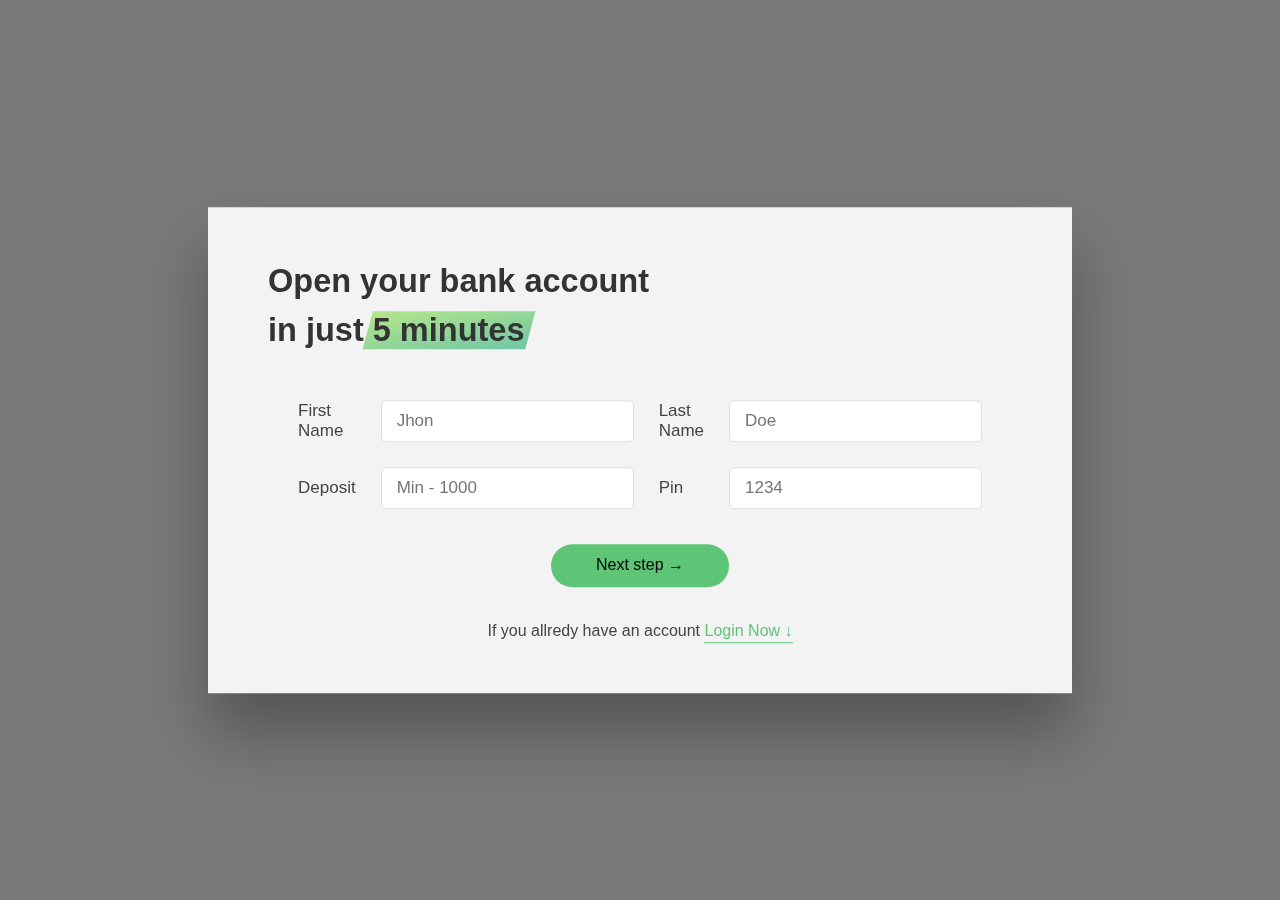
==== resources/bankUI/index.html @ 37fc51db "Bankist Account Movements UI add, Open in new window, Create new Account or login Existing Account, " ====
<!DOCTYPE html>
<html lang="en">

<head>
  <meta charset="UTF-8" />
  <meta name="viewport" content="width=device-width, initial-scale=1.0" />
  <meta http-equiv="X-UA-Compatible" content="ie=edge" />
  <link rel="shortcut icon" type="image/png" href="../img/logos/logo.png" />

  <!-- <link href="https://fonts.googleapis.com/css?family=Poppins:400,500,600&display=swap" rel="stylesheet" /> -->

  <link rel="stylesheet" href="../css/bankUI.css" />
  <title>Bankist</title>
</head>

<body>


  <!-- TOP NAVIGATION -->
  <nav class="topNavigation">
    <p class="welcome">Log in to get started</p>
    <img src="../img/logos/logo-dark.png" alt="Logo" class="logo" />
    <form class="login">
      <input type="text" placeholder="user" class="login__input login__input--user" />
      <!-- In practice, use type="password" -->
      <input type="number" placeholder="PIN" maxlength="4" class="login__input login__input--pin" />
      <button class="login__btn">&rarr;</button>
    </form>
  </nav>

  <main class="app">
    <!-- BALANCE -->
    <div class="balance">
      <div>
        <p class="balance__label">Current balance</p>
        <p class="balance__date">
          As of <span class="date">Updating...</span>
        </p>
      </div>
      <p class="balance__value">0000€</p>
    </div>

    <!-- MOVEMENTS -->
    <div class="movements">
      <div class="movements__row">
        <div class="movements__type movements__type--deposit">2 deposit</div>
        <div class="movements__date">3 days ago</div>
        <div class="movements__value">4000€</div>
      </div>
      <div class="movements__row">
        <div class="movements__type movements__type--withdrawal">
          1 withdrawal
        </div>
        <div class="movements__date">24/01/2037</div>
        <div class="movements__value">-378€</div>
      </div>
    </div>

    <!-- SUMMARY -->
    <div class="summary">
      <p class="summary__label">In</p>
      <p class="summary__value summary__value--in">0000€</p>
      <p class="summary__label">Out</p>
      <p class="summary__value summary__value--out">0000€</p>
      <p class="summary__label">Interest</p>
      <p class="summary__value summary__value--interest">0000€</p>
      <button class="btn--sort">&downarrow; SORT</button>
    </div>

    <!-- OPERATION: TRANSFERS -->
    <div class="operation operation--transfer">
      <h2>Transfer money</h2>
      <form class="form form--transfer">
        <input type="text" class="form__input form__input--to" />
        <input type="number" class="form__input form__input--amount" />
        <button class="form__btn form__btn--transfer">&rarr;</button>
        <label class="form__label">Transfer to</label>
        <label class="form__label">Amount</label>
      </form>
    </div>

    <!-- OPERATION: LOAN -->
    <div class="operation operation--loan">
      <h2>Request loan</h2>
      <form class="form form--loan">
        <input type="number" class="form__input form__input--loan-amount" />
        <button class="form__btn form__btn--loan">&rarr;</button>
        <label class="form__label form__label--loan">Amount</label>
      </form>
    </div>

    <!-- OPERATION: CLOSE -->
    <div class="operation operation--close">
      <h2>Close account</h2>
      <form class="form form--close">
        <input type="text" class="form__input form__input--user" />
        <input type="password" maxlength="6" class="form__input form__input--pin" />
        <button class="form__btn form__btn--close">&rarr;</button>
        <label class="form__label">Confirm user</label>
        <label class="form__label">Confirm PIN</label>
      </form>
    </div>

    <!-- LOGOUT TIMER -->
    <p class="logout-timer">
      You will be logged out in <span class="timer">05:00</span>
    </p>
  </main>

  <!-- <footer>
      &copy; by Jonas Schmedtmann. Don't claim as your own :)
    </footer> -->


  <!-- =====MODAL WINDOW FOR LOGIN AND NEW ACCOUNT OPEN -->

  <div class="modal " id="acModal">

    <div class="signUpModal">
      <h2 class="modal__header">Open your bank account <br />
        in just <span class="highlight">5 minutes</span>
      </h2>

      <form class="modal__form">
        <label for="fName">First Name</label>
        <input type="text" id="fName" placeholder="Jhon" />
        <label for="lName">Last Name</label>
        <input type="text" id="lName" placeholder="Doe" />
        <label for="initialDeposit">Deposit</label>
        <input type="number" id="initialDeposit" placeholder="Min - 1000" />
        <label for="password">Pin</label>
        <input type="number" id="password" placeholder="1234">

        <button class="btn submit__next-btn">Next step &rarr;</button>

        <div class="modal__form__loginBox">If you allredy have an account <button class="btn--text loginModal__link-btn "> Login Now &darr;</button>
        </div>
      </form>
    </div>

    <div class="loginModal">
      <h2 class="modal__header">
        <img src="../img/logos/logo-dark.png" alt="Logo" class="modal__logo" /> Log in to get started
      </h2>

      <form class="modal__form">
        <label for="userName">User Name</label>
        <input type="text" id="userName" placeholder="jd" />

        <label for="userPin">Pin</label>
        <input type="number" id="userPin" placeholder="1234">

        <button class="btn submit__login-btn">Login Now&rarr;</button>

        <div class="modal__form__loginBox">Don't have an account
          <button class="signUpModal__link-btn btn--text">Open Now &darr;</button>
        </div>
      </form>
    </div>

  </div>
  <div class="overlay "></div>


  <script src="../js/bankUI.js" type="module"></script>
</body>

</html>
---- resources/css/bankUI.css ----
/*
 * Use this CSS to learn some intersting techniques,
 * in case you're wondering how I built the UI.
 * Have fun! 😁
 */

* {
	margin: 0;
	padding: 0;
	box-sizing: inherit;
}

html {
	font-size: 62.5%;
	box-sizing: border-box;
}

::-webkit-scrollbar {
	width: 5px;
	height: 3px;
}

::-webkit-scrollbar-thumb {
	background-color: #999;
	border-radius: 100px;
}

::-webkit-inner-spin-button,
::-webkit-outer-spin-button {
	display: none;
}

::selection {
	background-color: transparent;
}

body {
	font-family: "Poppins", sans-serif;
	font-size: 1.6rem;
	color: #444;
	background-color: #f3f3f3;
	min-height: 100vh;
	padding: 2rem;
	overflow-x: hidden;
	padding-bottom: 2rem;
}

nav {
	display: flex;
	justify-content: space-between;
	align-items: center;
	padding: 0 2rem;
}

@media only screen and (max-width: 900px) {
	nav {
		/* flex-direction: column; */
		gap: 2rem;
		/* margin-top: 25vh; */
	}
}

.welcome {
	font-size: 1.9rem;
	font-weight: 500;
}

.logo {
	height: 5.25rem;
}

.login {
	display: flex;
}

.login__input {
	border: none;
	padding: 0.5rem 2rem;
	font-size: 1.6rem;
	font-family: inherit;
	text-align: center;
	width: 12rem;
	border-radius: 10rem;
	margin-right: 1rem;
	color: inherit;
	border: 1px solid #fff;
	transition: all 0.3s;
}

.login__input:focus {
	outline: none;
	border: 1px solid #ccc;
}

.login__input::placeholder {
	color: #bbb;
}

.login__btn {
	border: none;
	background: none;
	font-size: 2.2rem;
	color: inherit;
	cursor: pointer;
	transition: all 0.3s;
}

.login__btn:hover,
.login__btn:focus,
.btn--sort:hover,
.btn--sort:focus {
	outline: none;
	color: #777;
}

/* MAIN */
.app {
	position: relative;
	max-width: 100rem;
	margin: 4rem auto;
	display: grid;
	grid-template-columns: 4fr 3fr;
	grid-template-rows: auto repeat(3, 15rem) auto;
	gap: 2rem;

	/* NOTE This creates the fade in/out anumation */
	height: auto;
	opacity: 0;
	transition: all 1s;
}

.balance {
	grid-column: 1 / span 2;
	display: flex;
	align-items: flex-end;
	justify-content: space-between;
	margin-bottom: 2rem;
}

.balance__label {
	font-size: 2.2rem;
	font-weight: 500;
	margin-bottom: -0.2rem;
}

.balance__date {
	font-size: 1.4rem;
	color: #888;
}

.balance__value {
	font-size: 4.5rem;
	font-weight: 400;
}

/* MOVEMENTS */
.movements {
	grid-row: 2 / span 3;
	background-color: #fff;
	border-radius: 1rem;
	overflow: scroll;
}

.movements__row {
	padding: 2.25rem 4rem;
	display: flex;
	align-items: center;
	border-bottom: 1px solid #eee;
}

.movements__type {
	font-size: 1.1rem;
	text-transform: uppercase;
	font-weight: 500;
	color: #fff;
	padding: 0.1rem 1rem;
	border-radius: 10rem;
	margin-right: 2rem;
}

.movements__date {
	font-size: 1.1rem;
	text-transform: uppercase;
	font-weight: 500;
	color: #666;
}

.movements__type--deposit {
	background-image: linear-gradient(to top left, #39b385, #9be15d);
}

.movements__type--withdrawal {
	background-image: linear-gradient(to top left, #e52a5a, #ff585f);
}

.movements__value {
	font-size: 1.7rem;
	margin-left: auto;
}

/* SUMMARY */
.summary {
	grid-row: 5 / 6;
	display: flex;
	align-items: baseline;
	padding: 0 0.3rem;
	margin-top: 1rem;
}

.summary__label {
	font-size: 1.2rem;
	font-weight: 500;
	text-transform: uppercase;
	margin-right: 0.8rem;
}

.summary__value {
	font-size: 2.2rem;
	margin-right: 2.5rem;
}

.summary__value--in,
.summary__value--interest {
	color: #66c873;
}

.summary__value--out {
	color: #f5465d;
}

.btn--sort {
	margin-left: auto;
	border: none;
	background: none;
	font-size: 1.3rem;
	font-weight: 500;
	cursor: pointer;
}

/* OPERATIONS */
.operation {
	border-radius: 1rem;
	padding: 3rem 4rem;
	color: #333;
}

.operation--transfer {
	background-image: linear-gradient(to top left, #ffb003, #ffcb03);
}

.operation--loan {
	background-image: linear-gradient(to top left, #39b385, #9be15d);
}

.operation--close {
	background-image: linear-gradient(to top left, #e52a5a, #ff585f);
}

h2 {
	margin-bottom: 1.5rem;
	font-size: 1.7rem;
	font-weight: 600;
	color: #333;
}

.form {
	display: grid;
	grid-template-columns: 2.5fr 2.5fr 1fr;
	grid-template-rows: auto auto;
	gap: 0.4rem 1rem;
}

/* Exceptions for interst */
.form.form--loan {
	grid-template-columns: 2.5fr 1fr 2.5fr;
}
.form__label--loan {
	grid-row: 2;
}
/* End exceptions */

.form__input {
	width: 100%;
	border: none;
	background-color: rgba(255, 255, 255, 0.4);
	font-family: inherit;
	font-size: 1.5rem;
	text-align: center;
	color: #333;
	padding: 0.3rem 1rem;
	border-radius: 0.7rem;
	transition: all 0.3s;
}

.form__input:focus {
	outline: none;
	background-color: rgba(255, 255, 255, 0.6);
}

.form__label {
	font-size: 1.3rem;
	text-align: center;
}

.form__btn {
	border: none;
	border-radius: 0.7rem;
	font-size: 1.8rem;
	background-color: #fff;
	cursor: pointer;
	transition: all 0.3s;
}

.form__btn:focus {
	outline: none;
	background-color: rgba(255, 255, 255, 0.8);
}

.logout-timer {
	padding: 0 0.3rem;
	margin-top: 1.9rem;
	text-align: right;
	font-size: 1.25rem;
}

.timer {
	font-weight: 600;
}

/* ========================================================================= */
/* =========================MODAL WINDOW========================= */

.topNavigation {
	opacity: 0;
}

.modal {
	position: fixed;
	top: 50%;
	left: 50%;
	transform: translate(-50%, -50%);
	max-width: 90rem;
	background-color: #f3f3f3;
	padding: 5rem 6rem;
	box-shadow: 0 4rem 6rem rgba(0, 0, 0, 0.3);
	z-index: 1000;
	transition: all 0.5s;
}

.loginModal {
	display: none;
}

.modal__header {
	line-height: 1.5;
	font-size: 3.25rem;
	margin-bottom: 4.5rem;
}

.modal__header .modal__logo {
	display: inline-flex;
	height: 5rem;
	transform: translateY(25%);
	filter: contrast(1%) invert(90%);
	background-blend-mode: darken;
}

.modal__form {
	display: grid;
	grid-template-columns: repeat(2, 1fr 2fr);
	align-items: center;
	gap: 2.5rem;
	margin: 0 3rem;
}

.modal__form label {
	font-size: 1.7rem;
	font-weight: 500;
}

.modal__form input {
	font-size: 1.7rem;
	padding: 1rem 1.5rem;
	border: 1px solid #ddd;
	border-radius: 0.5rem;
}

.modal__form button {
	grid-column: 1 / -1;
	justify-self: center;
	margin-top: 1rem;
}

.modal__form__loginBox {
	grid-column: 1 / -1;
	text-align: center;
}

.login__link__btn {
	text-decoration: none;
}

.hidden {
	visibility: hidden;
	opacity: 0;
}

.overlay {
	position: fixed;
	top: 0;
	left: 0;
	width: 100%;
	height: 100%;
	background-color: rgba(0, 0, 0, 0.5);
	backdrop-filter: blur(4px);
	z-index: 100;
	transition: all 0.5s;
}

.btn {
	display: inline-flex;
	justify-content: center;
	align-items: center;
	flex-wrap: wrap;
	background-color: #5ec576;
	font-size: inherit;
	font-family: inherit;
	font-weight: 500;
	border: none;
	padding: 1.25rem 4.5rem;
	border-radius: 10rem;
	cursor: pointer;
	transition: all 0.3s;
}

.btn:hover {
	background-color: #4bbb7d;
}

.btn--text {
	display: inline-block;
	background: none;
	font-size: inherit;
	font-family: inherit;
	font-weight: 500;
	color: #5ec576;
	border: none;
	border-bottom: 1px solid currentColor;
	padding-bottom: 2px;
	cursor: pointer;
	transition: all 0.3s;
}

.highlight {
	position: relative;
}

.highlight::after {
	display: block;
	content: "";
	position: absolute;
	bottom: 0;
	left: 0;
	height: 100%;
	width: 100%;
	z-index: -1;
	opacity: 0.7;
	transform: scale(1.07, 1.05) skewX(-15deg);
	background-image: linear-gradient(to top left, #39b385, #9be15d);
}

/* ========================================================================= */
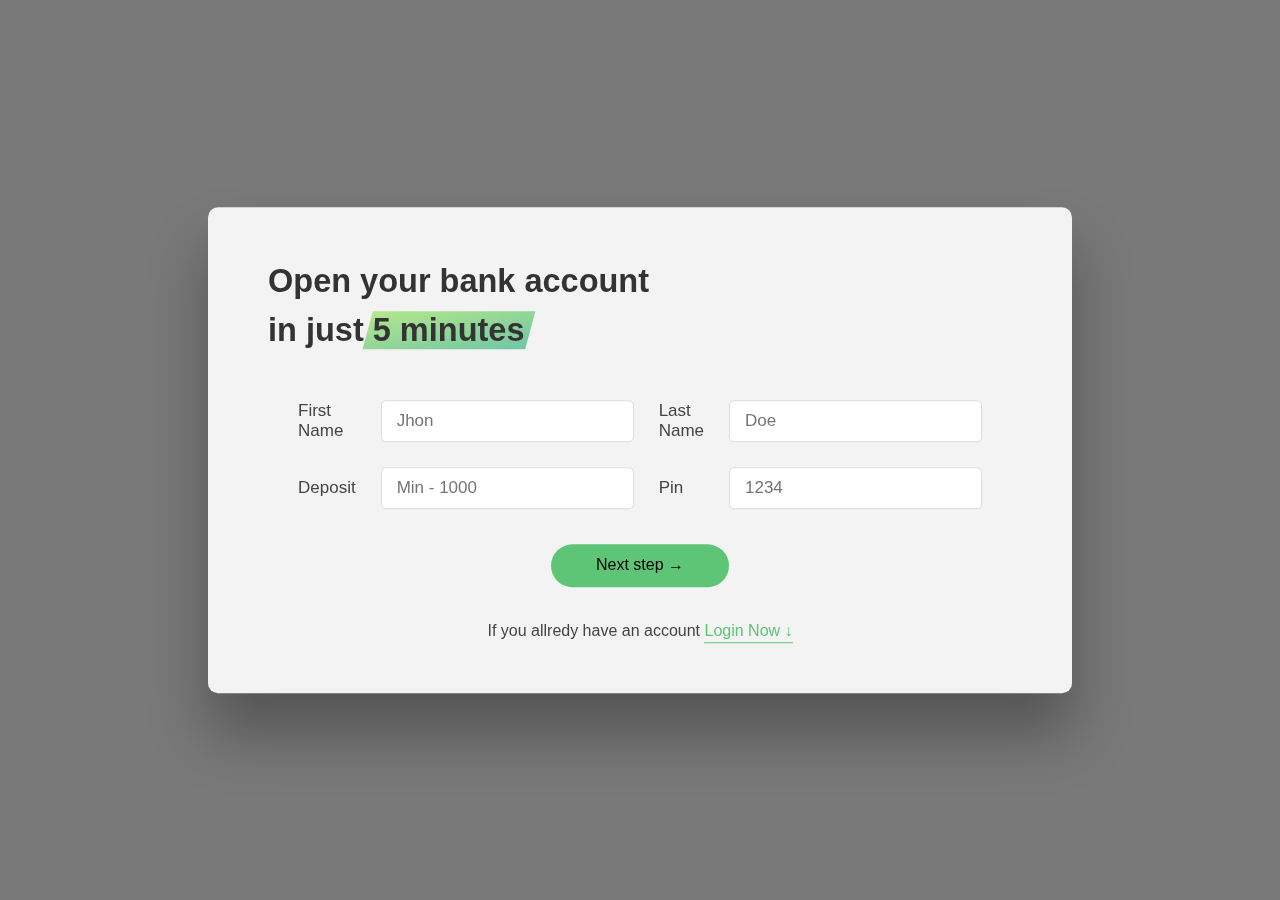
==== commit 9c373fb7: "Bankist movements UI create movements sorting properly and add LogOut button. Bankist Landing page c" ====
--- a/resources/bankUI/index.html
+++ b/resources/bankUI/index.html
@@ -14,18 +14,26 @@
 </head>
 
 <body>
-
-
   <!-- TOP NAVIGATION -->
   <nav class="topNavigation">
-    <p class="welcome">Log in to get started</p>
-    <img src="../img/logos/logo-dark.png" alt="Logo" class="logo" />
-    <form class="login">
-      <input type="text" placeholder="user" class="login__input login__input--user" />
-      <!-- In practice, use type="password" -->
-      <input type="number" placeholder="PIN" maxlength="4" class="login__input login__input--pin" />
-      <button class="login__btn">&rarr;</button>
-    </form>
+    <div class="greeting">
+      <img src="../img/logos/logo-dark.png" alt="Logo" class="logo" />
+
+      <p class="welcome">
+        Log in to get started
+      </p>
+    </div>
+
+    <!-- LOGOUT TIMER -->
+    <p class="logout-timer">Log out in -
+      <span class="timer">09:20</span>
+
+      <button class="btn log-out-btn" title="LogOut">
+        <svg>
+          <use xlink:href="../img/logos/icons.svg#icon-power"></use>
+        </svg>
+      </button>
+    </p>
   </nav>
 
   <main class="app">
@@ -56,68 +64,89 @@
       </div>
     </div>
 
+    <div class="operations">
+      <!-- OPERATION: TRANSFERS -->
+      <div class="operation operation--transfer">
+        <h2>Transfer money</h2>
+        <form class="form form--transfer">
+          <div class="form-box">
+            <input type="text" class="form__input form__input--to" />
+            <label class="form__label">Transfer to</label>
+          </div>
+
+          <div class="form-box">
+            <input type="number" class="form__input form__input--amount" />
+            <label class="form__label">Amount</label>
+          </div>
+
+          <button class="form__btn form__btn--transfer">&rarr;</button>
+        </form>
+      </div>
+
+      <!-- OPERATION: LOAN -->
+      <div class="operation operation--loan">
+        <h2>Request loan</h2>
+        <form class="form form--loan">
+          <div class="form-box">
+            <input type="text" class="form__input form__input--username" />
+            <label class="form__label">Confirm user</label>
+          </div>
+
+          <div class="form-box">
+            <input type="number" class="form__input form__input--loan-amount" />
+            <label class="form__label form__label--loan">Amount</label>
+          </div>
+
+          <button class="form__btn form__btn--loan">&rarr;</button>
+        </form>
+      </div>
+
+      <!-- OPERATION: CLOSE -->
+      <div class="operation operation--close">
+        <h2>Close account</h2>
+        <form class="form form--close">
+          <div class="form-box">
+            <input type="text" class="form__input form__input--user" />
+            <label class="form__label">Confirm user</label>
+          </div>
+
+          <div class="form-box">
+            <input type="password" maxlength="6" class="form__input form__input--pin" />
+            <label class="form__label">Confirm PIN</label>
+          </div>
+
+          <button class="form__btn form__btn--close">&rarr;</button>
+        </form>
+      </div>
+    </div>
+
     <!-- SUMMARY -->
     <div class="summary">
-      <p class="summary__label">In</p>
-      <p class="summary__value summary__value--in">0000€</p>
-      <p class="summary__label">Out</p>
-      <p class="summary__value summary__value--out">0000€</p>
-      <p class="summary__label">Interest</p>
-      <p class="summary__value summary__value--interest">0000€</p>
+      <div class="summary-box">
+        <p class="summary__label">In</p>
+        <p class="summary__value summary__value--in">0000€</p>
+      </div>
+
+      <div class="summary-box">
+        <p class="summary__label">Out</p>
+        <p class="summary__value summary__value--out">0000€</p>
+      </div>
+
+      <div class="summary-box">
+        <p class="summary__label">Interest</p>
+        <p class="summary__value summary__value--interest">0000€</p>
+      </div>
+
       <button class="btn--sort">&downarrow; SORT</button>
     </div>
-
-    <!-- OPERATION: TRANSFERS -->
-    <div class="operation operation--transfer">
-      <h2>Transfer money</h2>
-      <form class="form form--transfer">
-        <input type="text" class="form__input form__input--to" />
-        <input type="number" class="form__input form__input--amount" />
-        <button class="form__btn form__btn--transfer">&rarr;</button>
-        <label class="form__label">Transfer to</label>
-        <label class="form__label">Amount</label>
-      </form>
-    </div>
-
-    <!-- OPERATION: LOAN -->
-    <div class="operation operation--loan">
-      <h2>Request loan</h2>
-      <form class="form form--loan">
-        <input type="number" class="form__input form__input--loan-amount" />
-        <button class="form__btn form__btn--loan">&rarr;</button>
-        <label class="form__label form__label--loan">Amount</label>
-      </form>
-    </div>
-
-    <!-- OPERATION: CLOSE -->
-    <div class="operation operation--close">
-      <h2>Close account</h2>
-      <form class="form form--close">
-        <input type="text" class="form__input form__input--user" />
-        <input type="password" maxlength="6" class="form__input form__input--pin" />
-        <button class="form__btn form__btn--close">&rarr;</button>
-        <label class="form__label">Confirm user</label>
-        <label class="form__label">Confirm PIN</label>
-      </form>
-    </div>
-
-    <!-- LOGOUT TIMER -->
-    <p class="logout-timer">
-      You will be logged out in <span class="timer">05:00</span>
-    </p>
   </main>
 
-  <!-- <footer>
-      &copy; by Jonas Schmedtmann. Don't claim as your own :)
-    </footer> -->
-
-
   <!-- =====MODAL WINDOW FOR LOGIN AND NEW ACCOUNT OPEN -->
 
-  <div class="modal " id="acModal">
-
+  <div class="modal" id="acModal">
     <div class="signUpModal">
-      <h2 class="modal__header">Open your bank account <br />
+      <h2 class="modal__header">
+        Open your bank account <br />
         in just <span class="highlight">5 minutes</span>
       </h2>
 
@@ -129,18 +158,23 @@
         <label for="initialDeposit">Deposit</label>
         <input type="number" id="initialDeposit" placeholder="Min - 1000" />
         <label for="password">Pin</label>
-        <input type="number" id="password" placeholder="1234">
+        <input type="number" id="password" placeholder="1234" />
 
         <button class="btn submit__next-btn">Next step &rarr;</button>
 
-        <div class="modal__form__loginBox">If you allredy have an account <button class="btn--text loginModal__link-btn "> Login Now &darr;</button>
+        <div class="modal__form__loginBox">
+          If you allredy have an account
+          <button class="btn--text loginModal__link-btn">
+            Login Now &darr;
+          </button>
         </div>
       </form>
     </div>
 
     <div class="loginModal">
       <h2 class="modal__header">
-        <img src="../img/logos/logo-dark.png" alt="Logo" class="modal__logo" /> Log in to get started
+        <img src="../img/logos/logo-dark.png" alt="Logo" class="modal__logo" />
+        Log in to get started
       </h2>
 
       <form class="modal__form">
@@ -148,19 +182,20 @@
         <input type="text" id="userName" placeholder="jd" />
 
         <label for="userPin">Pin</label>
-        <input type="number" id="userPin" placeholder="1234">
+        <input type="number" id="userPin" placeholder="1234" />
 
         <button class="btn submit__login-btn">Login Now&rarr;</button>
 
-        <div class="modal__form__loginBox">Don't have an account
-          <button class="signUpModal__link-btn btn--text">Open Now &darr;</button>
+        <div class="modal__form__loginBox">
+          Don't have an account
+          <button class="signUpModal__link-btn btn--text">
+            Open Now &darr;
+          </button>
         </div>
       </form>
     </div>
-
   </div>
-  <div class="overlay "></div>
-
+  <div class="overlay"></div>
 
   <script src="../js/bankUI.js" type="module"></script>
 </body>
--- a/resources/css/bankUI.css
+++ b/resources/css/bankUI.css
@@ -1,9 +1,3 @@
-/*
- * Use this CSS to learn some intersting techniques,
- * in case you're wondering how I built the UI.
- * Have fun! 😁
- */
-
 * {
 	margin: 0;
 	padding: 0;
@@ -42,75 +36,63 @@
 	min-height: 100vh;
 	padding: 2rem;
 	overflow-x: hidden;
-	padding-bottom: 2rem;
 }
 
 nav {
-	display: flex;
-	justify-content: space-between;
+	font-weight: 500;
+	font-size: 1.9rem;
+	max-width: 110rem;
+	display: flex;
+	justify-content: space-around;
 	align-items: center;
-	padding: 0 2rem;
-}
-
-@media only screen and (max-width: 900px) {
-	nav {
-		/* flex-direction: column; */
-		gap: 2rem;
-		/* margin-top: 25vh; */
-	}
-}
-
-.welcome {
-	font-size: 1.9rem;
-	font-weight: 500;
+	flex-wrap: wrap;
+	gap: 3rem;
+	margin: 0 auto;
+	display: none;
+}
+
+.greeting {
+	display: flex;
+	align-items: center;
+	gap: 1rem;
 }
 
 .logo {
+	display: block;
 	height: 5.25rem;
-}
-
-.login {
-	display: flex;
-}
-
-.login__input {
-	border: none;
-	padding: 0.5rem 2rem;
-	font-size: 1.6rem;
-	font-family: inherit;
-	text-align: center;
-	width: 12rem;
-	border-radius: 10rem;
-	margin-right: 1rem;
-	color: inherit;
-	border: 1px solid #fff;
-	transition: all 0.3s;
-}
-
-.login__input:focus {
-	outline: none;
-	border: 1px solid #ccc;
-}
-
-.login__input::placeholder {
-	color: #bbb;
-}
-
-.login__btn {
-	border: none;
-	background: none;
-	font-size: 2.2rem;
-	color: inherit;
-	cursor: pointer;
-	transition: all 0.3s;
-}
-
-.login__btn:hover,
-.login__btn:focus,
+	width: auto;
+}
+
 .btn--sort:hover,
 .btn--sort:focus {
 	outline: none;
 	color: #777;
+}
+
+/* LOGOUT TIMER */
+.logout-timer {
+	font-size: 1.6rem;
+	padding: 0 0.3rem;
+	margin-left: auto;
+	display: flex;
+	justify-content: space-between;
+	align-items: center;
+	gap: 0.5rem;
+}
+
+.timer {
+	font-weight: 600;
+}
+
+.logout-timer .log-out-btn {
+	padding: 1rem;
+	margin-left: 1rem;
+}
+
+.logout-timer svg {
+	height: 2.7rem;
+	width: 2.7rem;
+	fill: #fd424b;
 }
 
 /* MAIN */
@@ -120,17 +102,19 @@
 	margin: 4rem auto;
 	display: grid;
 	grid-template-columns: 4fr 3fr;
-	grid-template-rows: auto repeat(3, 15rem) auto;
+	grid-template-rows: min-content repeat(3, 15rem) min-content;
 	gap: 2rem;
 
+	display: none;
 	/* NOTE This creates the fade in/out anumation */
 	height: auto;
-	opacity: 0;
-	transition: all 1s;
+	/* opacity: 0; */
+	transition: all 1s, display 2s;
 }
 
 .balance {
-	grid-column: 1 / span 2;
+	grid-column: 1 / -1;
+	grid-row: 1;
 	display: flex;
 	align-items: flex-end;
 	justify-content: space-between;
@@ -144,7 +128,7 @@
 }
 
 .balance__date {
-	font-size: 1.4rem;
+	/* font-size: 1.5rem; */
 	color: #888;
 }
 
@@ -166,10 +150,10 @@
 	display: flex;
 	align-items: center;
 	border-bottom: 1px solid #eee;
+	font-size: 1.3rem;
 }
 
 .movements__type {
-	font-size: 1.1rem;
 	text-transform: uppercase;
 	font-weight: 500;
 	color: #fff;
@@ -179,7 +163,7 @@
 }
 
 .movements__date {
-	font-size: 1.1rem;
+	/* font-size: 1.1rem; */
 	text-transform: uppercase;
 	font-weight: 500;
 	color: #666;
@@ -198,47 +182,17 @@
 	margin-left: auto;
 }
 
-/* SUMMARY */
-.summary {
-	grid-row: 5 / 6;
-	display: flex;
-	align-items: baseline;
-	padding: 0 0.3rem;
-	margin-top: 1rem;
-}
-
-.summary__label {
-	font-size: 1.2rem;
-	font-weight: 500;
-	text-transform: uppercase;
-	margin-right: 0.8rem;
-}
-
-.summary__value {
-	font-size: 2.2rem;
-	margin-right: 2.5rem;
-}
-
-.summary__value--in,
-.summary__value--interest {
-	color: #66c873;
-}
-
-.summary__value--out {
-	color: #f5465d;
-}
-
-.btn--sort {
-	margin-left: auto;
-	border: none;
-	background: none;
-	font-size: 1.3rem;
-	font-weight: 500;
-	cursor: pointer;
-}
-
 /* OPERATIONS */
+.operations {
+	grid-row: 2 / span 3;
+	display: flex;
+	flex-direction: column;
+	justify-content: space-between;
+	gap: 2rem;
+}
+
 .operation {
+	height: 15rem;
 	border-radius: 1rem;
 	padding: 3rem 4rem;
 	color: #333;
@@ -270,14 +224,11 @@
 	gap: 0.4rem 1rem;
 }
 
-/* Exceptions for interst */
-.form.form--loan {
-	grid-template-columns: 2.5fr 1fr 2.5fr;
-}
-.form__label--loan {
-	grid-row: 2;
-}
-/* End exceptions */
+.form-box {
+	display: flex;
+	flex-direction: column;
+	gap: 1rem;
+}
 
 .form__input {
 	width: 100%;
@@ -298,7 +249,6 @@
 }
 
 .form__label {
-	font-size: 1.3rem;
 	text-align: center;
 }
 
@@ -316,23 +266,53 @@
 	background-color: rgba(255, 255, 255, 0.8);
 }
 
-.logout-timer {
+/* SUMMARY */
+.summary {
+	grid-row: 5 / span 1;
+	display: flex;
+	justify-content: space-evenly;
+	align-items: end;
+	flex-wrap: wrap;
+	gap: 2rem;
 	padding: 0 0.3rem;
-	margin-top: 1.9rem;
-	text-align: right;
-	font-size: 1.25rem;
-}
-
-.timer {
-	font-weight: 600;
-}
-
-/* ========================================================================= */
+	margin: 1rem 0;
+}
+
+.summary-box {
+	display: flex;
+	align-items: baseline;
+	gap: 0.5rem;
+}
+
+.summary__label {
+	font-size: 1.3rem;
+	font-weight: 500;
+	text-transform: uppercase;
+}
+
+.summary__value {
+	font-size: 2.2rem;
+}
+
+.summary__value--in,
+.summary__value--interest {
+	color: #66c873;
+}
+
+.summary__value--out {
+	color: #f5465d;
+}
+
+.btn--sort {
+	border: none;
+	background: none;
+	font-size: 1.3rem;
+	font-weight: 500;
+	cursor: pointer;
+}
+
+/* ======================================================================== */
 /* =========================MODAL WINDOW========================= */
-
-.topNavigation {
-	opacity: 0;
-}
 
 .modal {
 	position: fixed;
@@ -342,6 +322,7 @@
 	max-width: 90rem;
 	background-color: #f3f3f3;
 	padding: 5rem 6rem;
+	border-radius: 1rem;
 	box-shadow: 0 4rem 6rem rgba(0, 0, 0, 0.3);
 	z-index: 1000;
 	transition: all 0.5s;
@@ -361,8 +342,6 @@
 	display: inline-flex;
 	height: 5rem;
 	transform: translateY(25%);
-	filter: contrast(1%) invert(90%);
-	background-blend-mode: darken;
 }
 
 .modal__form {
@@ -383,6 +362,7 @@
 	padding: 1rem 1.5rem;
 	border: 1px solid #ddd;
 	border-radius: 0.5rem;
+	outline: none;
 }
 
 .modal__form button {
@@ -469,4 +449,91 @@
 	background-image: linear-gradient(to top left, #39b385, #9be15d);
 }
 
-/* ========================================================================= */
+/* ======================================================================== */
+
+@media only screen and (max-width: 900px) {
+	html {
+		font-size: 56.25%;
+	}
+
+	body {
+		padding: 2rem 1rem;
+	}
+
+	.app {
+		grid-template-columns: repeat(1, minmax(15rem, 1fr));
+		grid-template-rows: min-content repeat(3, 15rem) repeat(3, min-content);
+	}
+
+	.operations {
+		grid-column: 1 / -1;
+		grid-row: 6;
+		flex-direction: row;
+		flex-wrap: wrap;
+		justify-content: space-around;
+	}
+
+	.operation {
+		height: fit-content;
+		padding: 2rem;
+	}
+
+	.form {
+		grid-template-columns: 1fr;
+		gap: 1rem;
+	}
+
+	.form-box {
+		gap: 0.3rem;
+	}
+
+	.movements {
+		grid-column: 1 /-1;
+	}
+
+	.movements__row {
+		flex-wrap: wrap;
+		row-gap: 1rem;
+		padding: 2.25rem 1.5rem;
+	}
+
+	.balance {
+		align-items: center;
+		gap: 2rem;
+	}
+
+	.balance__label {
+		font-size: 2rem;
+	}
+
+	.balance__value {
+		font-size: calc(2.5rem + 20%);
+		font-weight: 400;
+	}
+
+	.modal__form {
+		grid-template-columns: 1fr;
+		gap: 1rem;
+		margin: 0 1.5rem;
+	}
+
+	.modal__form input:not(:last-of-type) {
+		margin-bottom: 2rem;
+	}
+
+	.modal {
+		width: 95%;
+		padding: 4rem 2rem;
+	}
+
+	.modal__header {
+		font-size: 2.5rem;
+		margin-bottom: 2.5rem;
+	}
+}
+
+@media only screen and (max-width: 360px) {
+	html {
+		font-size: 46.875%;
+	}
+}
